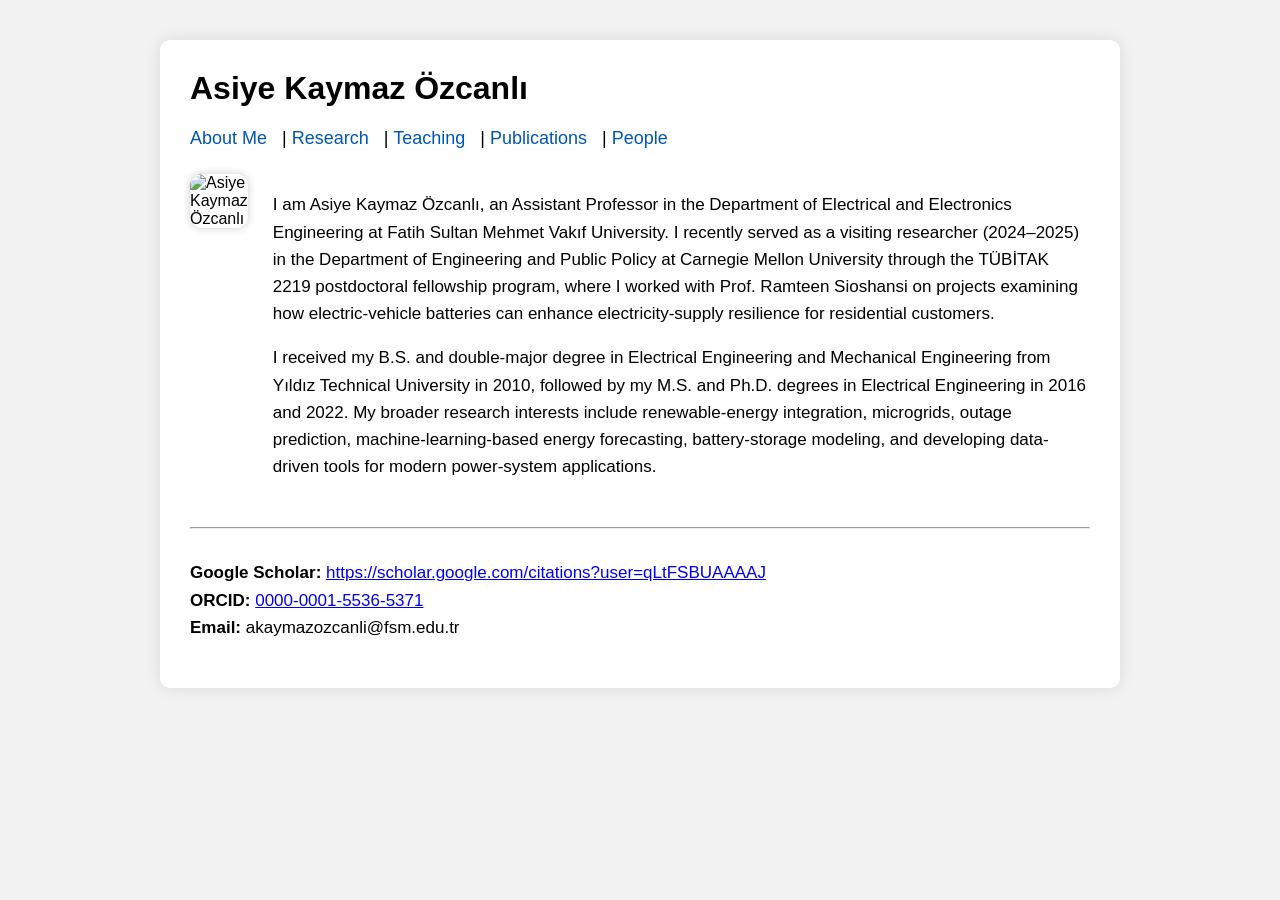
==== index.html @ 48ee2b32 "Update index.html" ====
<!DOCTYPE html>
<html>
<head>
    <meta charset="UTF-8">
    <title>Asiye Kaymaz Özcanlı</title>
    <style>
        body {
            font-family: Arial, sans-serif;
            background: #f2f2f2;
            margin: 0;
            padding: 0;
        }

        .container {
            max-width: 900px;
            background: white;
            margin: 40px auto;
            padding: 30px;
            border-radius: 10px;
            box-shadow: 0 0 15px rgba(0,0,0,0.1);
        }

        h1 {
            margin-top: 0;
            font-size: 32px;
        }

        .menu {
            margin-bottom: 25px;
            font-size: 18px;
        }

        .menu a {
            margin-right: 10px;
            color: #0056b3;
            text-decoration: none;
        }

        .menu a:hover {
            text-decoration: underline;
        }

        .profile-section {
            display: flex;
            align-items: flex-start;
            gap: 25px;
        }

        .profile-section img {
            width: 260px;
            border-radius: 12px;
            box-shadow: 0 0 8px rgba(0,0,0,0.2);
            object-fit: cover;
        }

        p {
            line-height: 1.6;
            font-size: 17px;
        }

        @media(max-width: 700px) {
            .profile-section {
                flex-direction: column;
                text-align: center;
            }

            .profile-section img {
                width: 70%;
                margin: 0 auto;
            }
        }
    </style>
</head>

<body>

<div class="container">

    <h1>Asiye Kaymaz Özcanlı</h1>

    <div class="menu">
        <a href="index.html">About Me</a> |
        <a href="research.html">Research</a> |
        <a href="teaching.html">Teaching</a> |
        <a href="publications.html">Publications</a> |
        <a href="people.html">People</a>
    </div>

    <!-- FOTOĞRAF + BİYOGRAFİ -->
    <div class="profile-section">

        <!-- FOTOĞRAF -->
        <img src="profile.jpg" alt="Asiye Kaymaz Özcanlı">

        <!-- METİN -->
        <div>
            <p>
            I am Asiye Kaymaz Özcanlı, an Assistant Professor in the Department of Electrical and 
            Electronics Engineering at Fatih Sultan Mehmet Vakıf University. 
            I recently served as a visiting researcher (2024–2025) in the Department of Engineering 
            and Public Policy at Carnegie Mellon University through the TÜBİTAK 2219 postdoctoral 
            fellowship program, where I worked with Prof. Ramteen Sioshansi on projects examining 
            how electric-vehicle batteries can enhance electricity-supply resilience for residential customers.
            </p>

            <p>
            I received my B.S. and double-major degree in Electrical Engineering and Mechanical 
            Engineering from Yıldız Technical University in 2010, followed by my M.S. and Ph.D. 
            degrees in Electrical Engineering in 2016 and 2022. My broader research interests 
            include renewable-energy integration, microgrids, outage prediction, 
            machine-learning-based energy forecasting, battery-storage modeling, 
            and developing data-driven tools for modern power-system applications.
            </p>
        </div>

    </div>

    <hr style="margin: 30px 0;">

    <!-- İLETİŞİM -->
    <p>
        <b>Google Scholar:</b> 
        <a href="https://scholar.google.com/citations?user=qLtFSBUAAAAJ" target="_blank">
        https://scholar.google.com/citations?user=qLtFSBUAAAAJ</a>
        <br>
        <b>ORCID:</b> 
        <a href="https://orcid.org/0000-0001-5536-5371" target="_blank">
        0000-0001-5536-5371</a>
        <br>
        <b>Email:</b> akaymazozcanli@fsm.edu.tr
    </p>

</div>

</body>
</html>
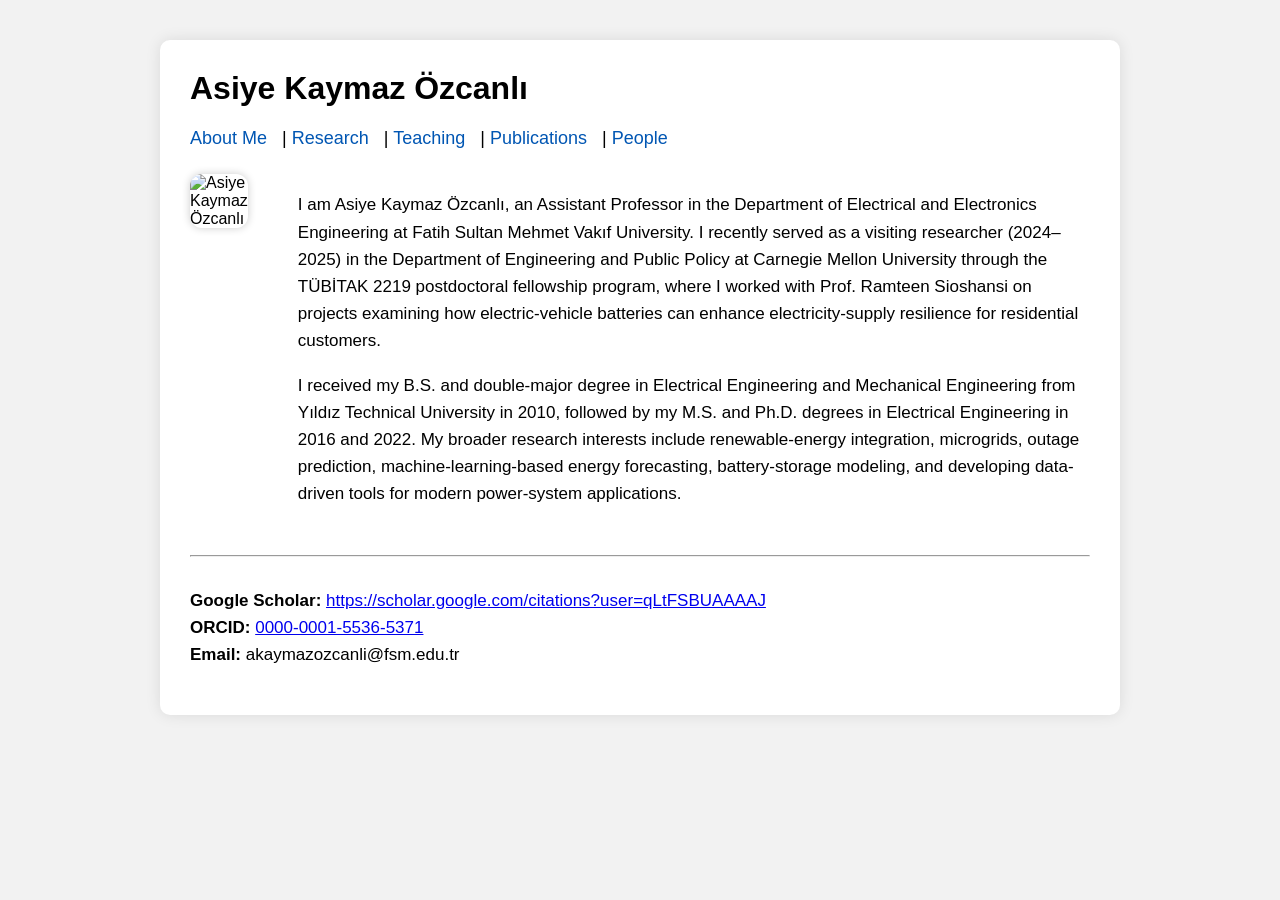
==== commit 85cc82d0: "Update index.html" ====
--- a/index.html
+++ b/index.html
@@ -87,10 +87,12 @@
     </div>
 
     <!-- FOTOĞRAF + BİYOGRAFİ -->
-    <div class="profile-section">
+<div class="profile-section">
 
-        <!-- FOTOĞRAF -->
-        <img src="profile.jpg" alt="Asiye Kaymaz Özcanlı">
+    <!-- FOTOĞRAF -->
+    <img src="61EA26AB-36F2-48CF-BFD8-0C0C8775A0C1.jpeg" 
+         alt="Asiye Kaymaz Özcanlı"
+         style="width:220px; border-radius:12px; margin-right:25px;">
 
         <!-- METİN -->
         <div>
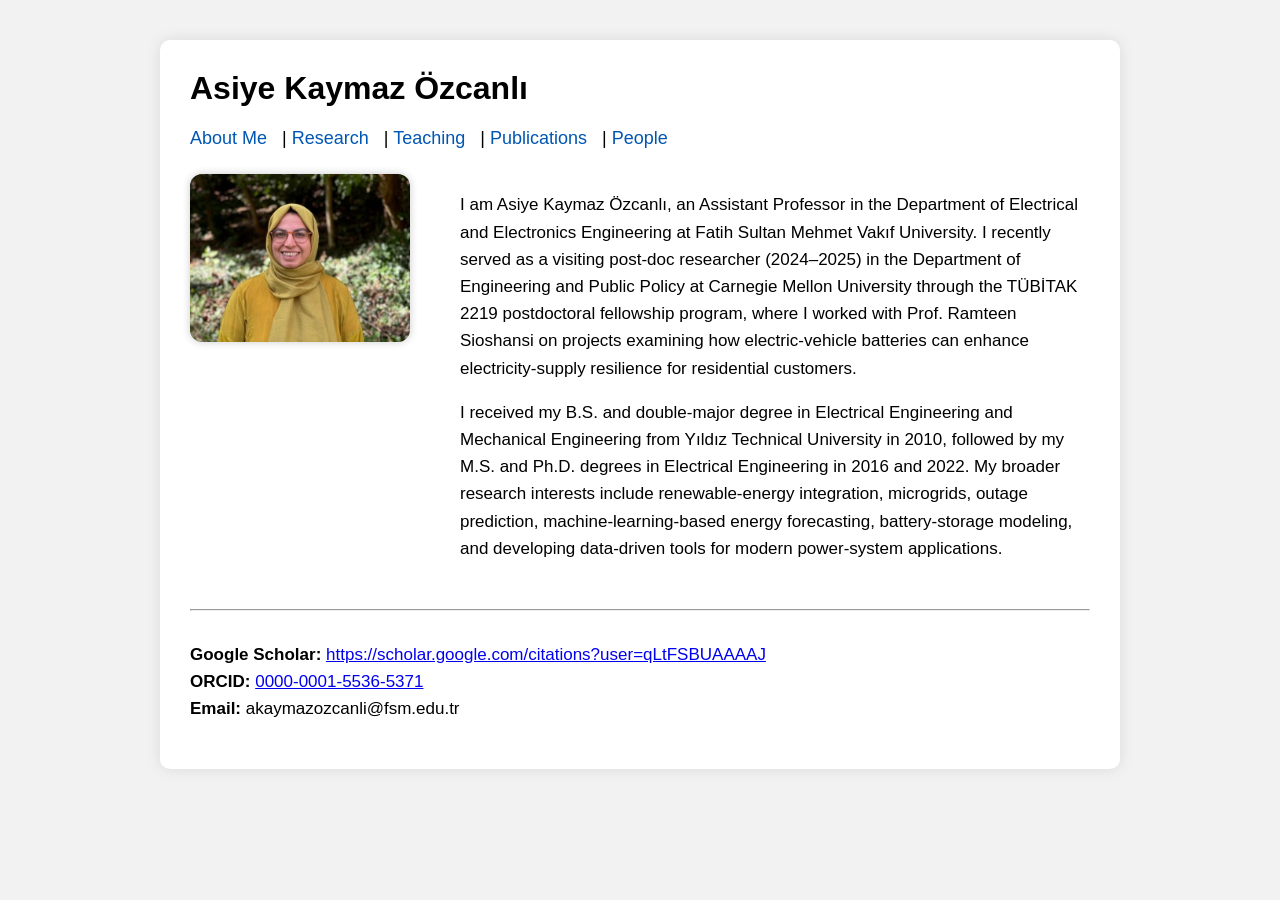
==== commit 75ec2af8: "Update index.html" ====
--- a/index.html
+++ b/index.html
@@ -99,7 +99,7 @@
             <p>
             I am Asiye Kaymaz Özcanlı, an Assistant Professor in the Department of Electrical and 
             Electronics Engineering at Fatih Sultan Mehmet Vakıf University. 
-            I recently served as a visiting researcher (2024–2025) in the Department of Engineering 
+            I recently served as a visiting post-doc researcher (2024–2025) in the Department of Engineering 
             and Public Policy at Carnegie Mellon University through the TÜBİTAK 2219 postdoctoral 
             fellowship program, where I worked with Prof. Ramteen Sioshansi on projects examining 
             how electric-vehicle batteries can enhance electricity-supply resilience for residential customers.
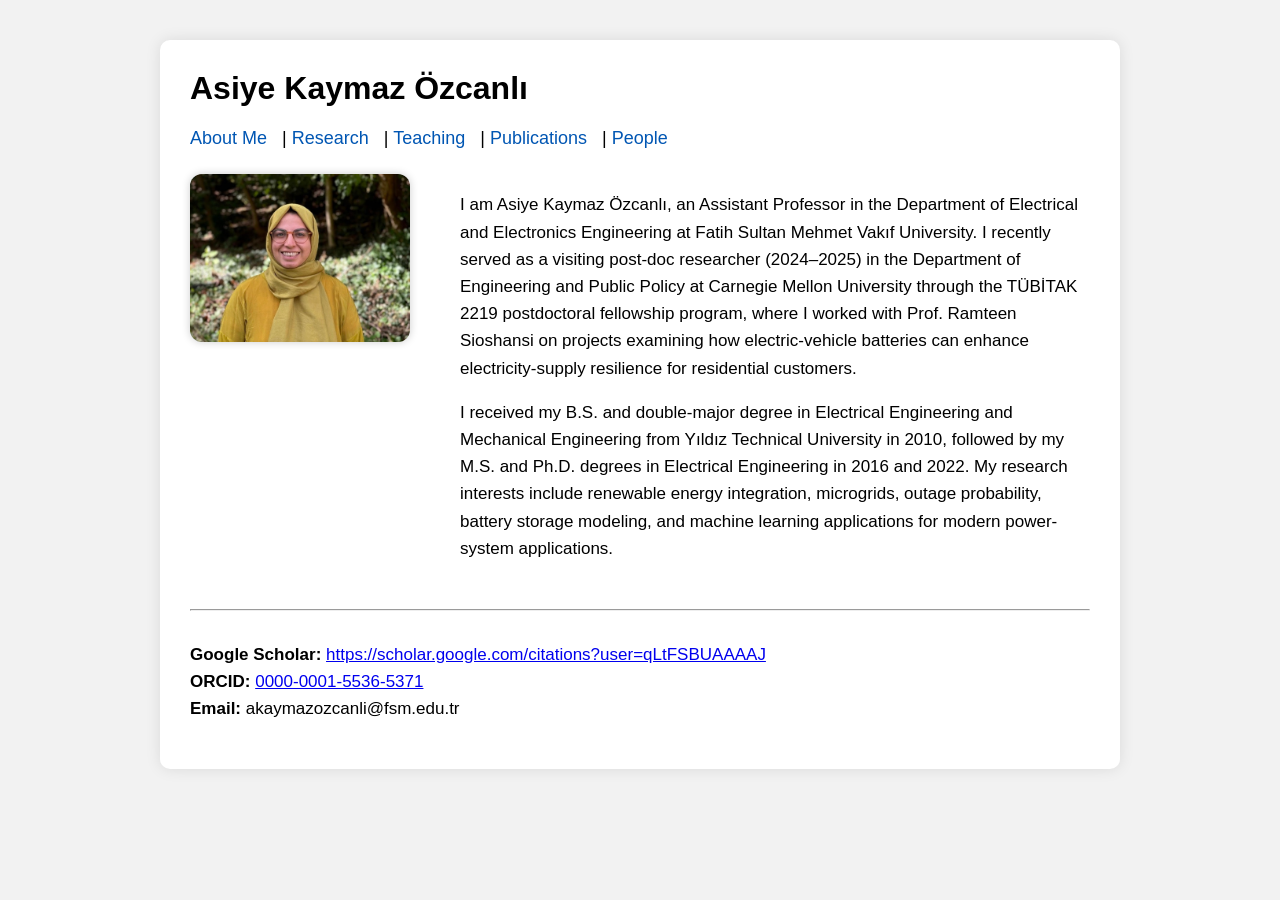
==== commit 558df9ca: "Update index.html" ====
--- a/index.html
+++ b/index.html
@@ -108,10 +108,9 @@
             <p>
             I received my B.S. and double-major degree in Electrical Engineering and Mechanical 
             Engineering from Yıldız Technical University in 2010, followed by my M.S. and Ph.D. 
-            degrees in Electrical Engineering in 2016 and 2022. My broader research interests 
-            include renewable-energy integration, microgrids, outage prediction, 
-            machine-learning-based energy forecasting, battery-storage modeling, 
-            and developing data-driven tools for modern power-system applications.
+            degrees in Electrical Engineering in 2016 and 2022. My research interests 
+            include renewable energy integration, microgrids, outage probability, battery storage modeling, 
+            and machine learning applications for modern power-system applications.
             </p>
         </div>
 
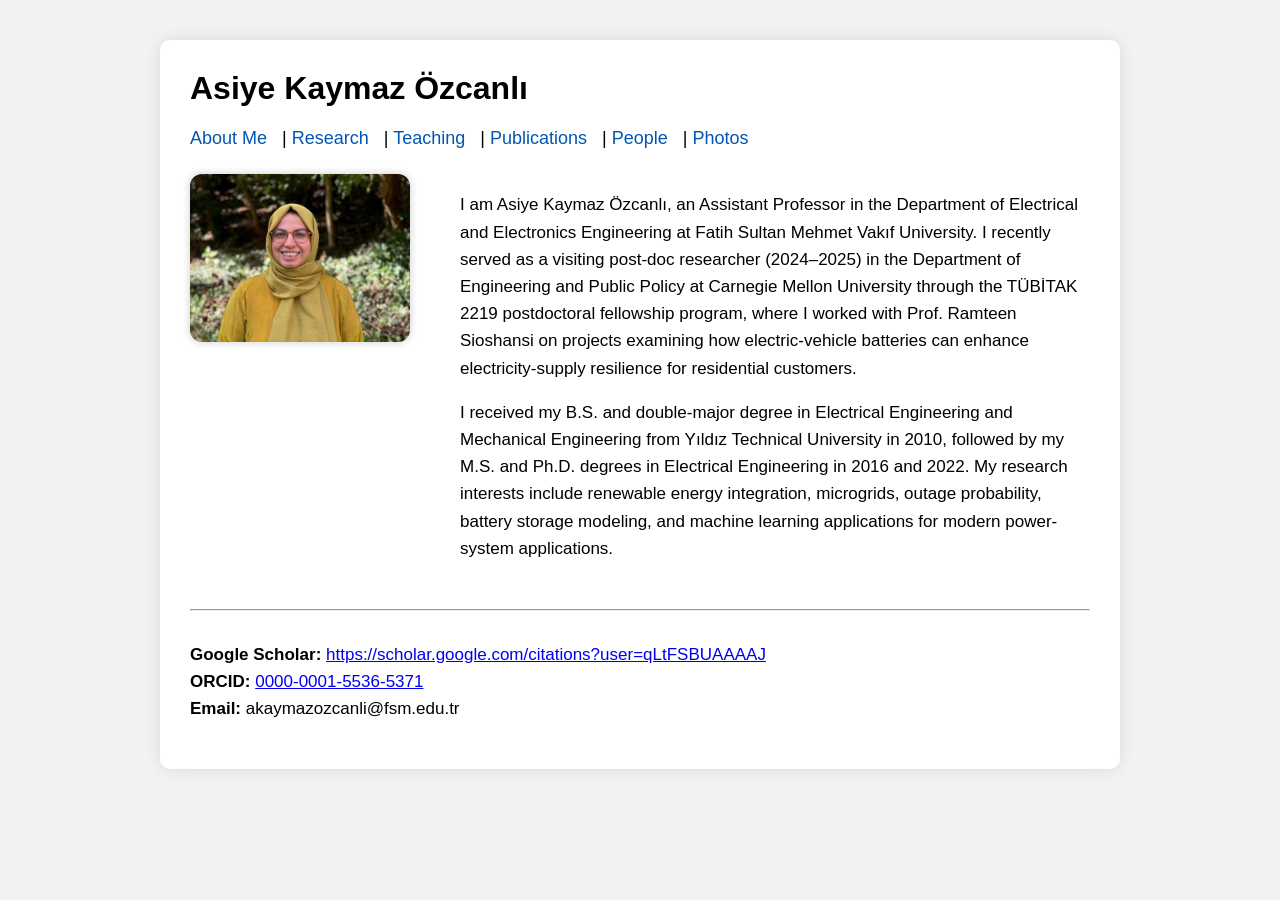
==== commit 373a87e2: "Add CMU postdoc photo gallery and Photos menu link - 12 photos from the CMU EPP postdoc (May-July 20" ====
--- a/index.html
+++ b/index.html
@@ -83,7 +83,8 @@
         <a href="research.html">Research</a> |
         <a href="teaching.html">Teaching</a> |
         <a href="publications.html">Publications</a> |
-        <a href="people.html">People</a>
+        <a href="people.html">People</a> |
+        <a href="photos.html">Photos</a>
     </div>
 
     <!-- FOTOĞRAF + BİYOGRAFİ -->
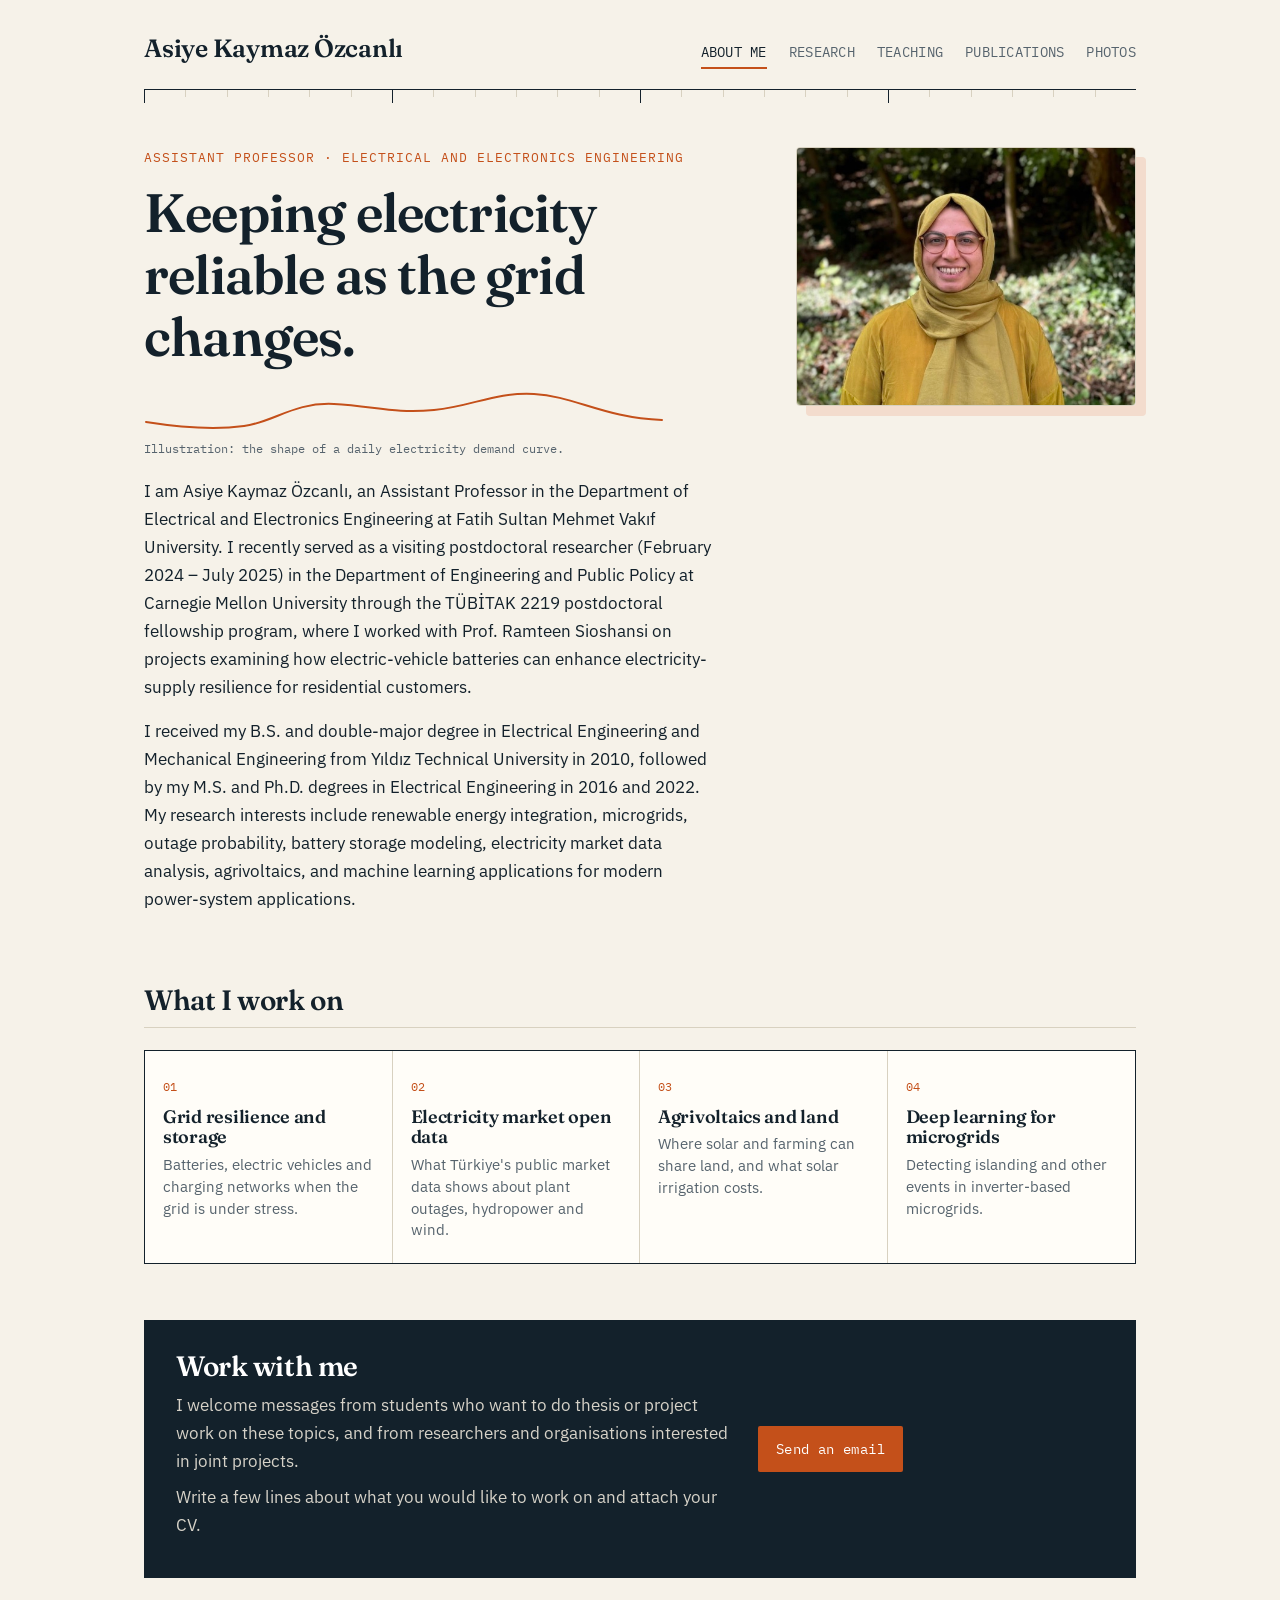
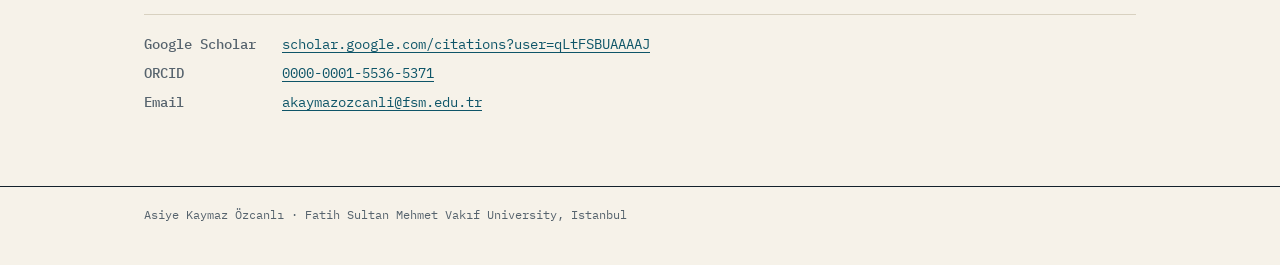
==== commit 102c3615: "Refresh content and unify design across pages - Shared stylesheet and script; same menu on every pag" ====
--- a/index.html
+++ b/index.html
@@ -1,139 +1,111 @@
 <!DOCTYPE html>
-<html>
+<html lang="en">
 <head>
     <meta charset="UTF-8">
+    <meta name="viewport" content="width=device-width, initial-scale=1.0">
     <title>Asiye Kaymaz Özcanlı</title>
-    <style>
-        body {
-            font-family: Arial, sans-serif;
-            background: #f2f2f2;
-            margin: 0;
-            padding: 0;
-        }
-
-        .container {
-            max-width: 900px;
-            background: white;
-            margin: 40px auto;
-            padding: 30px;
-            border-radius: 10px;
-            box-shadow: 0 0 15px rgba(0,0,0,0.1);
-        }
-
-        h1 {
-            margin-top: 0;
-            font-size: 32px;
-        }
-
-        .menu {
-            margin-bottom: 25px;
-            font-size: 18px;
-        }
-
-        .menu a {
-            margin-right: 10px;
-            color: #0056b3;
-            text-decoration: none;
-        }
-
-        .menu a:hover {
-            text-decoration: underline;
-        }
-
-        .profile-section {
-            display: flex;
-            align-items: flex-start;
-            gap: 25px;
-        }
-
-        .profile-section img {
-            width: 260px;
-            border-radius: 12px;
-            box-shadow: 0 0 8px rgba(0,0,0,0.2);
-            object-fit: cover;
-        }
-
-        p {
-            line-height: 1.6;
-            font-size: 17px;
-        }
-
-        @media(max-width: 700px) {
-            .profile-section {
-                flex-direction: column;
-                text-align: center;
-            }
-
-            .profile-section img {
-                width: 70%;
-                margin: 0 auto;
-            }
-        }
-    </style>
+    <meta name="description" content="Asiye Kaymaz Özcanlı, Assistant Professor of Electrical and Electronics Engineering at Fatih Sultan Mehmet Vakıf University. Renewable energy integration, grid resilience, storage and electricity market data.">
+    <link rel="preconnect" href="https://fonts.googleapis.com">
+    <link rel="preconnect" href="https://fonts.gstatic.com" crossorigin>
+    <link rel="stylesheet" href="assets/style.css">
+    <script src="assets/site.js" defer></script>
 </head>
-
 <body>
 
-<div class="container">
+<header class="site-header">
+    <div class="wrap">
+        <a class="site-name" href="index.html">Asiye Kaymaz Özcanlı</a>
+        <nav class="menu" aria-label="Main">
+            <a href="index.html" aria-current="page">About Me</a>
+            <a href="research.html">Research</a>
+            <a href="teaching.html">Teaching</a>
+            <a href="publications.html">Publications</a>
+            <a href="photos.html">Photos</a>
+        </nav>
+    </div>
+    <div class="wrap"><div class="ruler" aria-hidden="true"></div></div>
+</header>
 
-    <h1>Asiye Kaymaz Özcanlı</h1>
+<main class="wrap">
 
-    <div class="menu">
-        <a href="index.html">About Me</a> |
-        <a href="research.html">Research</a> |
-        <a href="teaching.html">Teaching</a> |
-        <a href="publications.html">Publications</a> |
-        <a href="people.html">People</a> |
-        <a href="photos.html">Photos</a>
-    </div>
+    <section class="hero">
+        <div>
+            <p class="eyebrow">Assistant Professor · Electrical and Electronics Engineering</p>
+            <h1>Keeping electricity reliable as the grid changes.</h1>
+            <svg class="curve" viewBox="0 0 520 46" aria-hidden="true">
+                <path d="M2 34 C 40 40, 70 42, 100 38 S 150 14, 190 16 S 250 26, 290 22 S 350 4, 390 6 S 460 30, 518 32"/>
+            </svg>
+            <p class="curve-note">Illustration: the shape of a daily electricity demand curve.</p>
 
-    <!-- FOTOĞRAF + BİYOGRAFİ -->
-<div class="profile-section">
-
-    <!-- FOTOĞRAF -->
-    <img src="61EA26AB-36F2-48CF-BFD8-0C0C8775A0C1.jpeg" 
-         alt="Asiye Kaymaz Özcanlı"
-         style="width:220px; border-radius:12px; margin-right:25px;">
-
-        <!-- METİN -->
-        <div>
             <p>
-            I am Asiye Kaymaz Özcanlı, an Assistant Professor in the Department of Electrical and 
-            Electronics Engineering at Fatih Sultan Mehmet Vakıf University. 
-            I recently served as a visiting post-doc researcher (2024–2025) in the Department of Engineering 
-            and Public Policy at Carnegie Mellon University through the TÜBİTAK 2219 postdoctoral 
-            fellowship program, where I worked with Prof. Ramteen Sioshansi on projects examining 
+            I am Asiye Kaymaz Özcanlı, an Assistant Professor in the Department of Electrical and
+            Electronics Engineering at Fatih Sultan Mehmet Vakıf University.
+            I recently served as a visiting postdoctoral researcher (February 2024 – July 2025) in the Department of Engineering
+            and Public Policy at Carnegie Mellon University through the TÜBİTAK 2219 postdoctoral
+            fellowship program, where I worked with Prof. Ramteen Sioshansi on projects examining
             how electric-vehicle batteries can enhance electricity-supply resilience for residential customers.
             </p>
 
             <p>
-            I received my B.S. and double-major degree in Electrical Engineering and Mechanical 
-            Engineering from Yıldız Technical University in 2010, followed by my M.S. and Ph.D. 
-            degrees in Electrical Engineering in 2016 and 2022. My research interests 
-            include renewable energy integration, microgrids, outage probability, battery storage modeling, 
+            I received my B.S. and double-major degree in Electrical Engineering and Mechanical
+            Engineering from Yıldız Technical University in 2010, followed by my M.S. and Ph.D.
+            degrees in Electrical Engineering in 2016 and 2022. My research interests
+            include renewable energy integration, microgrids, outage probability, battery storage modeling,
+            electricity market data analysis, agrivoltaics,
             and machine learning applications for modern power-system applications.
             </p>
         </div>
 
+        <img class="portrait" src="61EA26AB-36F2-48CF-BFD8-0C0C8775A0C1.jpeg" alt="Asiye Kaymaz Özcanlı" width="560" height="426">
+    </section>
+
+    <section class="reveal" aria-labelledby="work-title">
+        <div class="section-head"><h2 id="work-title">What I work on</h2></div>
+        <div class="tiles">
+            <a class="tile" href="research.html#resilience">
+                <span class="num">01</span>
+                <h3>Grid resilience and storage</h3>
+                <p>Batteries, electric vehicles and charging networks when the grid is under stress.</p>
+            </a>
+            <a class="tile" href="research.html#open-data">
+                <span class="num">02</span>
+                <h3>Electricity market open data</h3>
+                <p>What Türkiye's public market data shows about plant outages, hydropower and wind.</p>
+            </a>
+            <a class="tile" href="research.html#agrivoltaics">
+                <span class="num">03</span>
+                <h3>Agrivoltaics and land</h3>
+                <p>Where solar and farming can share land, and what solar irrigation costs.</p>
+            </a>
+            <a class="tile" href="research.html#microgrids">
+                <span class="num">04</span>
+                <h3>Deep learning for microgrids</h3>
+                <p>Detecting islanding and other events in inverter-based microgrids.</p>
+            </a>
+        </div>
+    </section>
+
+    <section class="callout reveal" aria-labelledby="join-title">
+        <div>
+            <h2 id="join-title">Work with me</h2>
+            <p>I welcome messages from students who want to do thesis or project work on these topics,
+            and from researchers and organisations interested in joint projects.</p>
+            <p>Write a few lines about what you would like to work on and attach your CV.</p>
+        </div>
+        <div><a class="btn" href="mailto:akaymazozcanli@fsm.edu.tr">Send an email</a></div>
+    </section>
+
+    <div class="contact">
+        <div><b>Google Scholar</b> <a href="https://scholar.google.com/citations?user=qLtFSBUAAAAJ" target="_blank" rel="noopener">scholar.google.com/citations?user=qLtFSBUAAAAJ</a></div>
+        <div><b>ORCID</b> <a href="https://orcid.org/0000-0001-5536-5371" target="_blank" rel="noopener">0000-0001-5536-5371</a></div>
+        <div><b>Email</b> <a href="mailto:akaymazozcanli@fsm.edu.tr">akaymazozcanli@fsm.edu.tr</a></div>
     </div>
 
-    <hr style="margin: 30px 0;">
+</main>
 
-    <!-- İLETİŞİM -->
-    <p>
-        <b>Google Scholar:</b> 
-        <a href="https://scholar.google.com/citations?user=qLtFSBUAAAAJ" target="_blank">
-        https://scholar.google.com/citations?user=qLtFSBUAAAAJ</a>
-        <br>
-        <b>ORCID:</b> 
-        <a href="https://orcid.org/0000-0001-5536-5371" target="_blank">
-        0000-0001-5536-5371</a>
-        <br>
-        <b>Email:</b> akaymazozcanli@fsm.edu.tr
-    </p>
-
-</div>
+<footer class="site-footer">
+    <div class="wrap">Asiye Kaymaz Özcanlı · Fatih Sultan Mehmet Vakıf University, Istanbul</div>
+</footer>
 
 </body>
 </html>
-
--- a/assets/style.css
+++ b/assets/style.css
@@ -0,0 +1,180 @@
+/* Shared style for aozcanli.github.io */
+@import url('https://fonts.googleapis.com/css2?family=Fraunces:opsz,wght@9..144,400;9..144,600&family=IBM+Plex+Mono:wght@400;500&family=IBM+Plex+Sans:wght@400;500;600&display=swap');
+
+:root {
+    --paper: #f6f2e9;
+    --card: #fffdf8;
+    --ink: #13212b;
+    --muted: #56636d;
+    --line: #d8d1c0;
+    --accent: #c4501a;
+    --accent-soft: #f3dccd;
+    --deep: #0e5568;
+    --serif: 'Fraunces', Georgia, 'Times New Roman', serif;
+    --sans: 'IBM Plex Sans', 'Helvetica Neue', Arial, sans-serif;
+    --mono: 'IBM Plex Mono', Menlo, Consolas, monospace;
+}
+
+* { box-sizing: border-box; }
+
+html { scroll-behavior: smooth; }
+
+body {
+    margin: 0;
+    font-family: var(--sans);
+    font-size: 17px;
+    line-height: 1.65;
+    color: var(--ink);
+    background: var(--paper);
+    -webkit-font-smoothing: antialiased;
+}
+
+a { color: var(--deep); text-decoration-thickness: 1px; text-underline-offset: 3px; }
+a:hover { color: var(--accent); }
+a:focus-visible, button:focus-visible { outline: 2px solid var(--accent); outline-offset: 3px; }
+
+.wrap { max-width: 1040px; margin: 0 auto; padding: 0 24px; }
+
+/* Header and menu */
+.site-header { padding: 28px 0 0; }
+.site-header .wrap { display: flex; flex-wrap: wrap; align-items: baseline; justify-content: space-between; gap: 10px 28px; }
+.site-name { font-family: var(--serif); font-size: 25px; font-weight: 600; letter-spacing: -0.01em; color: var(--ink); text-decoration: none; }
+.site-name:hover { color: var(--ink); }
+.menu { display: flex; flex-wrap: wrap; gap: 4px 22px; font-family: var(--mono); font-size: 13.5px; letter-spacing: 0.02em; text-transform: uppercase; }
+.menu a { color: var(--muted); text-decoration: none; padding: 4px 0; border-bottom: 2px solid transparent; }
+.menu a:hover { color: var(--ink); border-bottom-color: var(--line); }
+.menu a[aria-current="page"] { color: var(--ink); border-bottom-color: var(--accent); }
+
+/* 24-hour ruler: one tick per hour, a taller one every six hours */
+.ruler {
+    flex: 1 0 100%;
+    width: 100%;
+    height: 14px;
+    margin-top: 20px;
+    border-top: 1px solid var(--ink);
+    background:
+        repeating-linear-gradient(to right, var(--ink) 0 1px, transparent 1px calc(100% / 4)) top left / 100% 14px no-repeat,
+        repeating-linear-gradient(to right, var(--line) 0 1px, transparent 1px calc(100% / 24)) top left / 100% 7px no-repeat;
+}
+
+main.wrap { padding-top: 44px; padding-bottom: 72px; }
+
+h1, h2, h3 { font-family: var(--serif); font-weight: 600; letter-spacing: -0.015em; line-height: 1.15; margin: 0; }
+h1 { font-size: clamp(34px, 5.2vw, 54px); }
+h2 { font-size: 28px; margin-top: 56px; }
+h3 { font-size: 20px; }
+p { margin: 0.9em 0; max-width: 70ch; }
+
+.eyebrow { font-family: var(--mono); font-size: 12.5px; letter-spacing: 0.08em; text-transform: uppercase; color: var(--accent); margin: 0 0 14px; }
+.lede { font-size: 19px; color: var(--muted); max-width: 62ch; }
+.section-head { display: flex; align-items: baseline; gap: 16px; border-bottom: 1px solid var(--line); padding-bottom: 10px; margin-top: 56px; }
+.section-head h2 { margin: 0; }
+.section-head .count { font-family: var(--mono); font-size: 13px; color: var(--muted); }
+
+/* Home */
+.hero { display: grid; grid-template-columns: minmax(0, 1.5fr) minmax(0, 1fr); gap: 44px; align-items: start; }
+.hero img.portrait { width: 100%; max-width: 340px; border-radius: 4px; border: 1px solid var(--line); box-shadow: 10px 10px 0 var(--accent-soft); justify-self: end; display: block; height: auto; }
+.curve { display: block; width: 100%; max-width: 520px; height: 46px; margin: 20px 0 6px; overflow: visible; }
+.curve path { fill: none; stroke: var(--accent); stroke-width: 2; stroke-linecap: round; }
+.js .curve path { stroke-dasharray: 900; stroke-dashoffset: 900; animation: draw 2.2s 0.3s ease-out forwards; }
+@keyframes draw { to { stroke-dashoffset: 0; } }
+.curve-note { font-family: var(--mono); font-size: 11.5px; color: var(--muted); margin: 0 0 18px; }
+
+.tiles { display: grid; grid-template-columns: repeat(4, minmax(0, 1fr)); gap: 0; border: 1px solid var(--ink); margin-top: 22px; background: var(--card); }
+.tile { padding: 20px 18px 22px; border-right: 1px solid var(--line); text-decoration: none; color: var(--ink); display: block; transition: background 0.2s; }
+.tile:last-child { border-right: 0; }
+.tile:hover { background: var(--accent-soft); color: var(--ink); }
+.tile .num { font-family: var(--mono); font-size: 12px; color: var(--accent); }
+.tile h3 { font-size: 18px; margin: 8px 0 6px; }
+.tile p { font-size: 14.5px; line-height: 1.5; color: var(--muted); margin: 0; }
+
+.callout { background: var(--ink); color: #f3efe6; padding: 30px 32px; margin-top: 56px; display: grid; grid-template-columns: minmax(0, 1.6fr) minmax(0, 1fr); gap: 28px; align-items: center; }
+.callout h2 { margin: 0 0 8px; color: #fff; }
+.callout p { color: #d6d2c8; margin: 0.5em 0; }
+.callout a { color: #ffd2b8; }
+.btn { display: inline-block; font-family: var(--mono); font-size: 13.5px; letter-spacing: 0.03em; padding: 12px 18px; background: var(--accent); color: #fff !important; text-decoration: none; border-radius: 2px; }
+.btn:hover { background: #a84010; }
+
+.contact { font-family: var(--mono); font-size: 14px; margin-top: 36px; padding-top: 18px; border-top: 1px solid var(--line); display: grid; gap: 6px; }
+.contact b { display: inline-block; min-width: 130px; font-weight: 500; color: var(--muted); }
+
+/* Research */
+.themes { display: grid; grid-template-columns: repeat(2, minmax(0, 1fr)); gap: 22px; margin-top: 26px; }
+.theme { background: var(--card); border: 1px solid var(--line); border-top: 3px solid var(--ink); padding: 24px 24px 20px; scroll-margin-top: 20px; }
+.theme .num { font-family: var(--mono); font-size: 12px; color: var(--accent); }
+.theme h3 { margin: 6px 0 8px; font-size: 22px; }
+.theme p { font-size: 16px; margin: 0 0 12px; }
+.tags { list-style: none; padding: 0; margin: 0 0 14px; display: flex; flex-wrap: wrap; gap: 6px; }
+.tags li { font-family: var(--mono); font-size: 11.5px; padding: 3px 8px; border: 1px solid var(--line); border-radius: 20px; color: var(--muted); background: var(--paper); }
+.related { font-size: 14.5px; margin: 0; padding: 12px 0 0 18px; border-top: 1px dashed var(--line); color: var(--muted); }
+.related li { margin: 4px 0; }
+
+.figure { display: grid; grid-template-columns: minmax(0, 1.55fr) minmax(0, 1fr); gap: 28px; align-items: start; margin: 34px 0 0; padding-top: 30px; border-top: 1px solid var(--line); }
+.figure:first-of-type { border-top: 0; padding-top: 6px; }
+.figure a.zoom { display: block; background: #fff; border: 1px solid var(--line); padding: 10px; cursor: zoom-in; }
+.figure img { width: 100%; height: auto; display: block; }
+.figure h3 { margin-bottom: 8px; }
+.figure p { font-size: 15.5px; margin: 0.6em 0; }
+.caveat { font-size: 14px !important; color: var(--muted); border-left: 2px solid var(--accent); padding-left: 12px; }
+.source { font-family: var(--mono); font-size: 11.5px !important; color: var(--muted); }
+
+/* Publications */
+.pub-chart { background: var(--card); border: 1px solid var(--line); padding: 18px 20px 12px; margin-top: 26px; }
+.pub-chart svg { width: 100%; height: auto; display: block; }
+.pub-chart .legend { font-family: var(--mono); font-size: 12px; color: var(--muted); display: flex; gap: 18px; margin-top: 6px; }
+.swatch { display: inline-block; width: 10px; height: 10px; margin-right: 6px; vertical-align: baseline; }
+.pub-item { display: grid; grid-template-columns: 62px minmax(0, 1fr); gap: 4px 18px; padding: 16px 0; border-bottom: 1px solid var(--line); }
+.pub-item .yr { font-family: var(--mono); font-size: 14px; color: var(--accent); padding-top: 3px; }
+.pub-item .title { font-weight: 600; font-size: 17px; line-height: 1.4; }
+.pub-item .authors { font-style: italic; color: var(--muted); font-size: 15.5px; }
+.pub-item .year { color: var(--muted); font-size: 15.5px; }
+.pub-item .doi { font-family: var(--mono); font-size: 12.5px; }
+
+/* Teaching */
+.courses { list-style: none; padding: 0; margin: 14px 0 0; }
+.courses li { display: grid; grid-template-columns: minmax(0, 1fr) auto; gap: 4px 18px; padding: 12px 0; border-bottom: 1px solid var(--line); }
+.courses .meta { font-family: var(--mono); font-size: 12.5px; color: var(--muted); white-space: nowrap; align-self: center; }
+.term { font-family: var(--mono); font-size: 13px; letter-spacing: 0.06em; text-transform: uppercase; color: var(--accent); margin: 34px 0 0; }
+
+/* Photos */
+.photo-gallery { display: grid; grid-template-columns: repeat(auto-fill, minmax(280px, 1fr)); gap: 20px; margin-top: 20px; }
+.photo-card { border: 1px solid var(--line); background: var(--card); padding: 10px; margin: 0; }
+.photo-card img { width: 100%; aspect-ratio: 4 / 3; object-fit: cover; display: block; }
+.photo-card figcaption { font-size: 14px; color: var(--muted); margin-top: 8px; line-height: 1.45; }
+
+/* Lightbox */
+.lightbox { position: fixed; inset: 0; background: rgba(12, 20, 26, 0.92); display: none; align-items: center; justify-content: center; padding: 24px; z-index: 50; cursor: zoom-out; }
+.lightbox.open { display: flex; }
+.lightbox img { max-width: 100%; max-height: 100%; background: #fff; }
+.lightbox button { position: absolute; top: 14px; right: 18px; background: none; border: 0; color: #fff; font-family: var(--mono); font-size: 14px; cursor: pointer; padding: 8px; }
+
+/* Footer */
+.site-footer { border-top: 1px solid var(--ink); padding: 18px 0 40px; font-family: var(--mono); font-size: 12px; color: var(--muted); }
+
+/* Reveal on scroll (only when JavaScript is on) */
+.js .reveal { opacity: 0; transform: translateY(14px); transition: opacity 0.6s ease, transform 0.6s ease; }
+.js .reveal.in { opacity: 1; transform: none; }
+
+@media (prefers-reduced-motion: reduce) {
+    html { scroll-behavior: auto; }
+    .js .reveal { opacity: 1; transform: none; transition: none; }
+    .js .curve path { animation: none; stroke-dashoffset: 0; }
+}
+
+@media (max-width: 820px) {
+    .hero, .callout, .figure, .themes { grid-template-columns: minmax(0, 1fr); }
+    .hero img.portrait { justify-self: start; max-width: 260px; }
+    .tiles { grid-template-columns: repeat(2, minmax(0, 1fr)); }
+    .tile { border-bottom: 1px solid var(--line); }
+    .tile:nth-child(2n) { border-right: 0; }
+    .pub-item { grid-template-columns: minmax(0, 1fr); }
+    .courses li { grid-template-columns: minmax(0, 1fr); }
+    .courses .meta { white-space: normal; }
+}
+
+@media (max-width: 480px) {
+    .wrap { padding: 0 16px; }
+    .tiles { grid-template-columns: minmax(0, 1fr); }
+    .tile { border-right: 0; }
+    body { font-size: 16px; }
+}
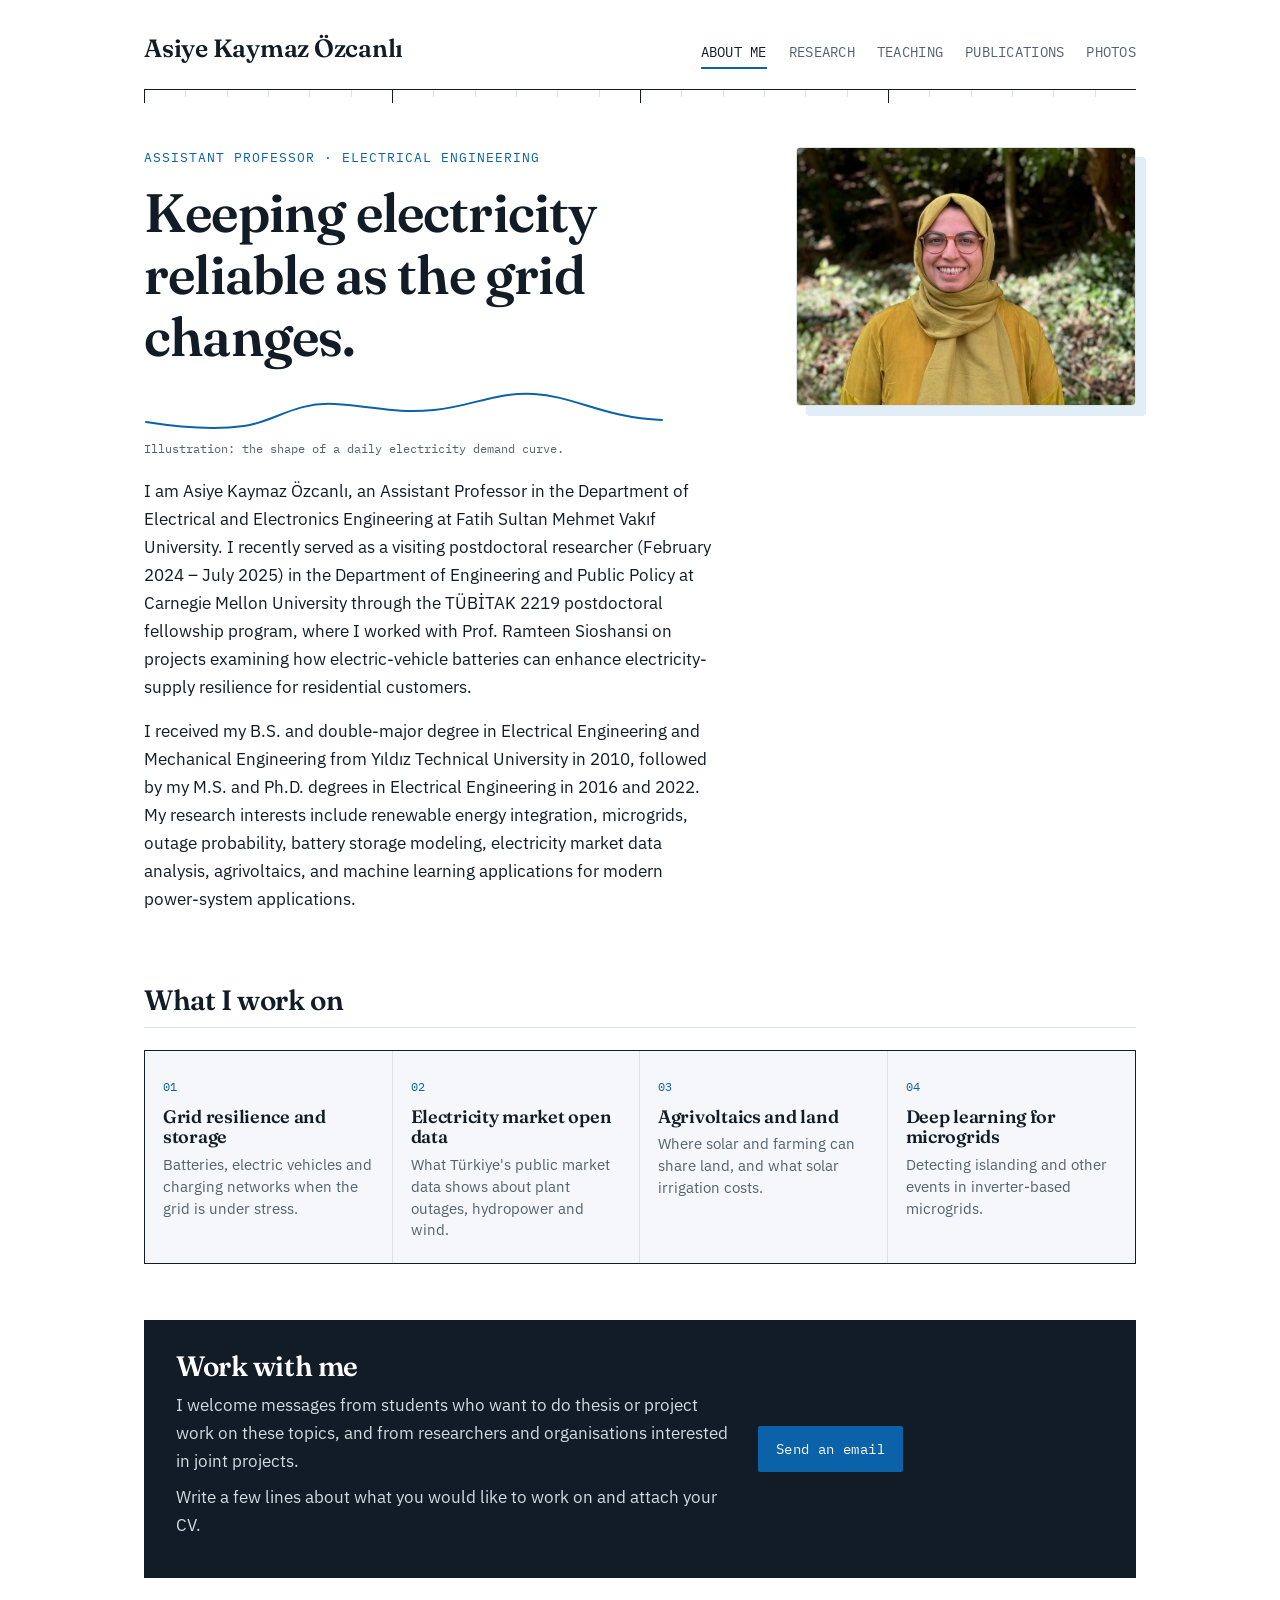
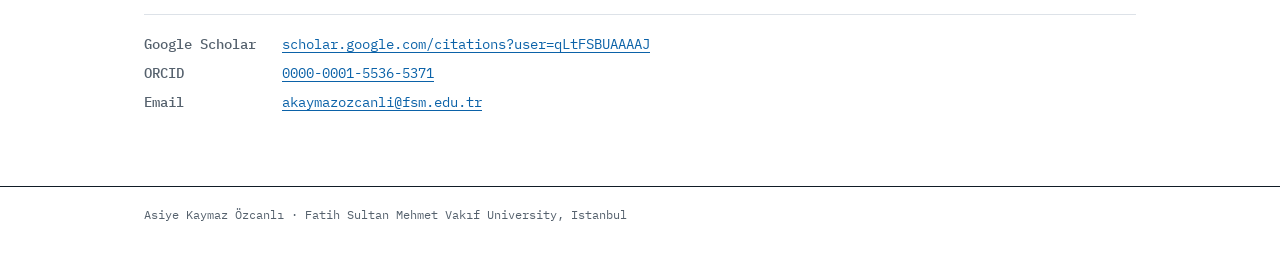
==== commit df854eb3: "Add fast-charging network results, switch to white and blue palette - Research: new section with key" ====
--- a/index.html
+++ b/index.html
@@ -4,7 +4,7 @@
     <meta charset="UTF-8">
     <meta name="viewport" content="width=device-width, initial-scale=1.0">
     <title>Asiye Kaymaz Özcanlı</title>
-    <meta name="description" content="Asiye Kaymaz Özcanlı, Assistant Professor of Electrical and Electronics Engineering at Fatih Sultan Mehmet Vakıf University. Renewable energy integration, grid resilience, storage and electricity market data.">
+    <meta name="description" content="Asiye Kaymaz Özcanlı, Assistant Professor and electrical engineer at Fatih Sultan Mehmet Vakıf University. Renewable energy integration, grid resilience, storage and electricity market data.">
     <link rel="preconnect" href="https://fonts.googleapis.com">
     <link rel="preconnect" href="https://fonts.gstatic.com" crossorigin>
     <link rel="stylesheet" href="assets/style.css">
@@ -30,7 +30,7 @@
 
     <section class="hero">
         <div>
-            <p class="eyebrow">Assistant Professor · Electrical and Electronics Engineering</p>
+            <p class="eyebrow">Assistant Professor · Electrical Engineering</p>
             <h1>Keeping electricity reliable as the grid changes.</h1>
             <svg class="curve" viewBox="0 0 520 46" aria-hidden="true">
                 <path d="M2 34 C 40 40, 70 42, 100 38 S 150 14, 190 16 S 250 26, 290 22 S 350 4, 390 6 S 460 30, 518 32"/>
--- a/assets/style.css
+++ b/assets/style.css
@@ -2,14 +2,14 @@
 @import url('https://fonts.googleapis.com/css2?family=Fraunces:opsz,wght@9..144,400;9..144,600&family=IBM+Plex+Mono:wght@400;500&family=IBM+Plex+Sans:wght@400;500;600&display=swap');
 
 :root {
-    --paper: #f6f2e9;
-    --card: #fffdf8;
-    --ink: #13212b;
-    --muted: #56636d;
-    --line: #d8d1c0;
-    --accent: #c4501a;
-    --accent-soft: #f3dccd;
-    --deep: #0e5568;
+    --paper: #ffffff;
+    --card: #f5f7fa;
+    --ink: #111c26;
+    --muted: #55616d;
+    --line: #dde2e8;
+    --accent: #0b62a8;
+    --accent-soft: #e1edf7;
+    --deep: #0b62a8;
     --serif: 'Fraunces', Georgia, 'Times New Roman', serif;
     --sans: 'IBM Plex Sans', 'Helvetica Neue', Arial, sans-serif;
     --mono: 'IBM Plex Mono', Menlo, Consolas, monospace;
@@ -88,12 +88,12 @@
 .tile h3 { font-size: 18px; margin: 8px 0 6px; }
 .tile p { font-size: 14.5px; line-height: 1.5; color: var(--muted); margin: 0; }
 
-.callout { background: var(--ink); color: #f3efe6; padding: 30px 32px; margin-top: 56px; display: grid; grid-template-columns: minmax(0, 1.6fr) minmax(0, 1fr); gap: 28px; align-items: center; }
+.callout { background: var(--ink); color: #eef2f6; padding: 30px 32px; margin-top: 56px; display: grid; grid-template-columns: minmax(0, 1.6fr) minmax(0, 1fr); gap: 28px; align-items: center; }
 .callout h2 { margin: 0 0 8px; color: #fff; }
-.callout p { color: #d6d2c8; margin: 0.5em 0; }
-.callout a { color: #ffd2b8; }
+.callout p { color: #d3dae1; margin: 0.5em 0; }
+.callout a { color: #bfe0ff; }
 .btn { display: inline-block; font-family: var(--mono); font-size: 13.5px; letter-spacing: 0.03em; padding: 12px 18px; background: var(--accent); color: #fff !important; text-decoration: none; border-radius: 2px; }
-.btn:hover { background: #a84010; }
+.btn:hover { background: #084b82; }
 
 .contact { font-family: var(--mono); font-size: 14px; margin-top: 36px; padding-top: 18px; border-top: 1px solid var(--line); display: grid; gap: 6px; }
 .contact b { display: inline-block; min-width: 130px; font-weight: 500; color: var(--muted); }
@@ -117,6 +117,24 @@
 .figure p { font-size: 15.5px; margin: 0.6em 0; }
 .caveat { font-size: 14px !important; color: var(--muted); border-left: 2px solid var(--accent); padding-left: 12px; }
 .source { font-family: var(--mono); font-size: 11.5px !important; color: var(--muted); }
+
+/* Result blocks */
+.stats { display: grid; grid-template-columns: repeat(4, minmax(0, 1fr)); gap: 0; border: 1px solid var(--ink); margin-top: 24px; }
+.stat { padding: 20px 18px; border-right: 1px solid var(--line); background: var(--card); }
+.stat:last-child { border-right: 0; }
+.stat .big { font-family: var(--serif); font-size: 34px; font-weight: 600; line-height: 1.1; letter-spacing: -0.02em; }
+.stat .big small { font-size: 18px; font-weight: 400; }
+.stat p { font-size: 14.5px; line-height: 1.45; color: var(--muted); margin: 8px 0 0; }
+.bars { margin-top: 30px; display: grid; grid-template-columns: repeat(2, minmax(0, 1fr)); gap: 30px; }
+.bars h3 { font-size: 18px; margin-bottom: 12px; }
+.bar-row { display: grid; grid-template-columns: 150px minmax(0, 1fr) 62px; gap: 10px; align-items: center; font-size: 14px; margin: 8px 0; }
+.bar-row .lbl { color: var(--muted); }
+.bar-row .val { font-family: var(--mono); font-size: 13px; text-align: right; }
+.track { height: 18px; background: var(--card); border: 1px solid var(--line); }
+.track span { display: block; height: 100%; background: var(--ink); }
+.track span.hi { background: var(--accent); }
+.note-list { font-size: 15.5px; color: var(--muted); margin: 22px 0 0; padding-left: 20px; max-width: 78ch; }
+.note-list li { margin: 5px 0; }
 
 /* Publications */
 .pub-chart { background: var(--card); border: 1px solid var(--line); padding: 18px 20px 12px; margin-top: 26px; }
@@ -162,7 +180,10 @@
 }
 
 @media (max-width: 820px) {
-    .hero, .callout, .figure, .themes { grid-template-columns: minmax(0, 1fr); }
+    .hero, .callout, .figure, .themes, .bars { grid-template-columns: minmax(0, 1fr); }
+    .stats { grid-template-columns: repeat(2, minmax(0, 1fr)); }
+    .stat { border-bottom: 1px solid var(--line); }
+    .stat:nth-child(2n) { border-right: 0; }
     .hero img.portrait { justify-self: start; max-width: 260px; }
     .tiles { grid-template-columns: repeat(2, minmax(0, 1fr)); }
     .tile { border-bottom: 1px solid var(--line); }
@@ -174,7 +195,8 @@
 
 @media (max-width: 480px) {
     .wrap { padding: 0 16px; }
-    .tiles { grid-template-columns: minmax(0, 1fr); }
-    .tile { border-right: 0; }
+    .tiles, .stats { grid-template-columns: minmax(0, 1fr); }
+    .tile, .stat { border-right: 0; }
+    .bar-row { grid-template-columns: 110px minmax(0, 1fr) 56px; }
     body { font-size: 16px; }
 }
